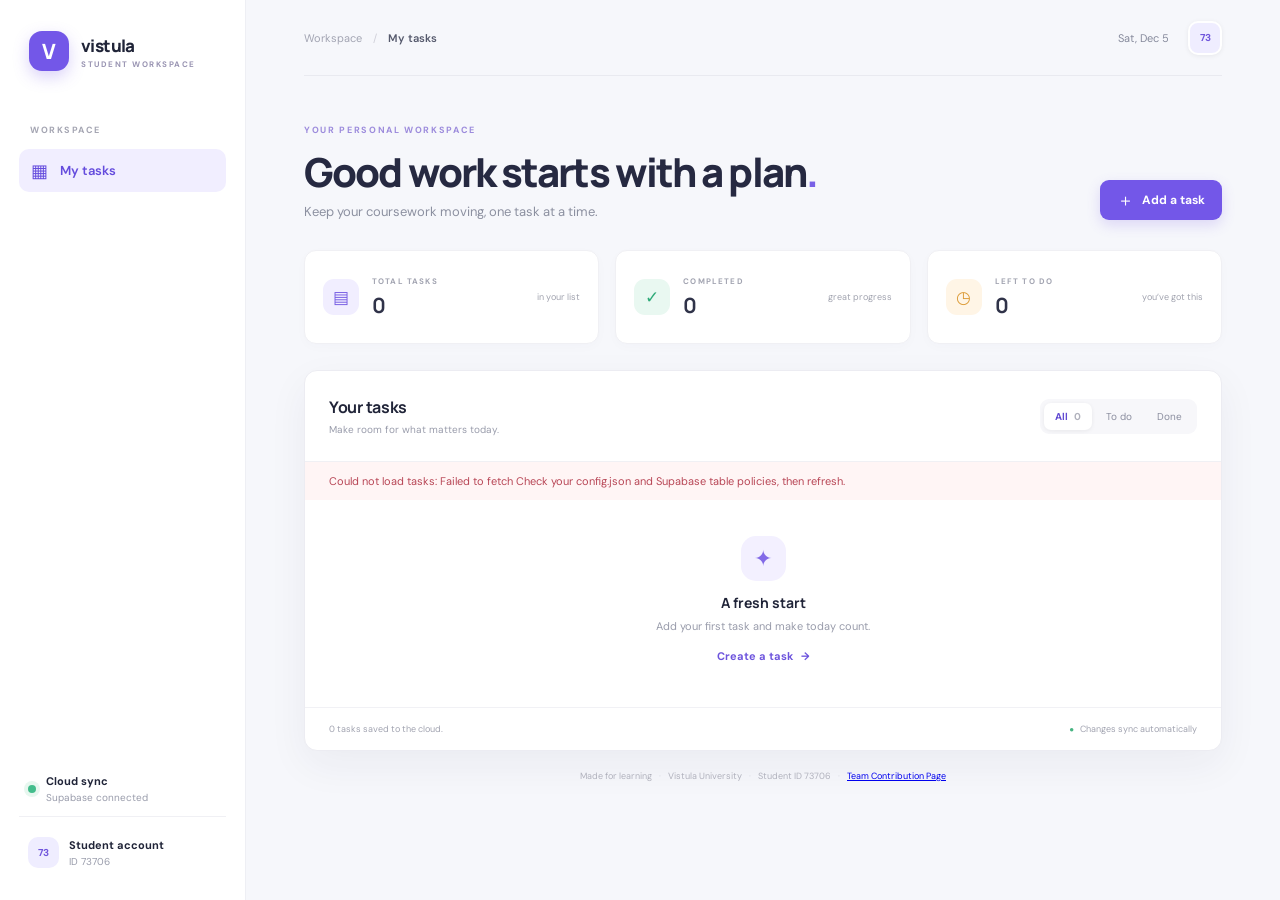
==== index.html @ 06400884 "Add Vistula Task Manager starter project" ====
<!doctype html>
<html lang="en">
<head>
  <meta charset="utf-8">
  <meta name="viewport" content="width=device-width, initial-scale=1">
  <meta name="theme-color" content="#f5f7fb">
  <meta name="description" content="A simple task manager for Vistula University student 73706.">
  <title>Task Manager · Vistula</title>
  <link rel="preconnect" href="https://fonts.googleapis.com">
  <link rel="preconnect" href="https://fonts.gstatic.com" crossorigin>
  <link href="https://fonts.googleapis.com/css2?family=DM+Sans:wght@400;500;600;700&family=Manrope:wght@500;600;700;800&display=swap" rel="stylesheet">
  <link rel="stylesheet" href="style.css">
  <script src="app.js" defer></script>
</head>
<body>
  <div class="app-shell">
    <aside class="sidebar" aria-label="Main navigation">
      <a class="brand" href="#main" aria-label="Vistula Task Manager home">
        <span class="brand-mark" aria-hidden="true">V</span>
        <span class="brand-copy"><strong>vistula</strong><small>STUDENT WORKSPACE</small></span>
      </a>
      <div class="sidebar-label">WORKSPACE</div>
      <nav class="nav-list">
        <a class="nav-item active" href="#main" aria-current="page"><span class="nav-icon" aria-hidden="true">▦</span>My tasks</a>
      </nav>
      <div class="sidebar-bottom">
        <div class="sync-card"><span class="sync-dot" aria-hidden="true"></span><span><strong>Cloud sync</strong><small>Supabase connected</small></span></div>
        <div class="student-card"><span class="avatar">73</span><span><strong>Student account</strong><small>ID 73706</small></span></div>
      </div>
    </aside>

    <main id="main" class="main-content">
      <header class="topbar">
        <div class="breadcrumb">Workspace <span>/</span> <strong>My tasks</strong></div>
        <div class="topbar-right"><span class="today-label" id="todayLabel"></span><span class="top-avatar" aria-label="Student ID 73706">73</span></div>
      </header>

      <section class="page-heading" aria-labelledby="pageTitle">
        <div><div class="eyebrow">YOUR PERSONAL WORKSPACE</div><h1 id="pageTitle">Good work starts<br class="mobile-break"> with a plan<span class="heading-period">.</span></h1><p class="page-subtitle">Keep your coursework moving, one task at a time.</p></div>
        <button class="primary-button" id="addTaskButton" type="button"><span aria-hidden="true">＋</span> Add a task</button>
      </section>

      <section class="stats-grid" aria-label="Task overview">
        <article class="stat-card"><span class="stat-icon violet" aria-hidden="true">▤</span><div><span class="stat-label">TOTAL TASKS</span><strong id="totalCount" class="stat-value">—</strong></div><span class="stat-note">in your list</span></article>
        <article class="stat-card"><span class="stat-icon green" aria-hidden="true">✓</span><div><span class="stat-label">COMPLETED</span><strong id="completedCount" class="stat-value">—</strong></div><span class="stat-note">great progress</span></article>
        <article class="stat-card"><span class="stat-icon amber" aria-hidden="true">◷</span><div><span class="stat-label">LEFT TO DO</span><strong id="remainingCount" class="stat-value">—</strong></div><span class="stat-note">you’ve got this</span></article>
      </section>

      <section class="tasks-panel" aria-labelledby="tasksHeading">
        <div class="panel-header"><div><h2 id="tasksHeading">Your tasks</h2><p>Make room for what matters today.</p></div><div class="filter-group" role="group" aria-label="Filter tasks"><button class="filter-button active" type="button" data-filter="all" aria-pressed="true">All <span id="allFilterCount">0</span></button><button class="filter-button" type="button" data-filter="active" aria-pressed="false">To do</button><button class="filter-button" type="button" data-filter="completed" aria-pressed="false">Done</button></div></div>
        <div id="status-message" class="status-message" role="status" aria-live="polite">Loading your tasks…</div>
        <div id="task-list" class="task-list" aria-busy="true"></div>
        <div id="emptyState" class="empty-state" hidden><div class="empty-art" aria-hidden="true">✦</div><h3 id="emptyTitle">A fresh start</h3><p id="emptyDescription">Add your first task and make today count.</p><button id="emptyAddButton" class="text-button" type="button">Create a task <span aria-hidden="true">→</span></button></div>
        <div class="panel-footer"><span id="taskSummary">Your tasks are saved to the cloud.</span><span class="footer-check"><span aria-hidden="true">●</span> Changes sync automatically</span></div>
      </section>
      <footer class="page-footer">Made for learning <span aria-hidden="true">·</span> Vistula University <span aria-hidden="true">·</span> Student ID 73706 <span aria-hidden="true">·</span> <a id="contribution-link" href="contribution.html">Team Contribution Page</a></footer>
    </main>
  </div>

  <dialog id="taskDialog" class="task-dialog" aria-labelledby="dialogTitle">
    <form id="task-form" method="dialog">
      <div class="dialog-heading"><div><div class="eyebrow">TASK DETAILS</div><h2 id="dialogTitle">Add a task</h2></div><button class="icon-button" id="closeDialogButton" type="button" aria-label="Close">×</button></div>
      <input type="hidden" id="taskId">
      <label class="form-label" for="task-title">Task name</label><input id="task-title" name="title" class="form-input" maxlength="160" placeholder="e.g. Finish database assignment" required>
      <label class="form-label" for="task-description">Description <span class="optional">OPTIONAL</span></label><textarea id="task-description" name="description" class="form-input" rows="3" maxlength="1000" placeholder="Add a few helpful details…"></textarea>
      <div class="form-row"><div><label class="form-label" for="taskDueDate">Due date <span class="optional">OPTIONAL</span></label><input id="taskDueDate" name="due_date" class="form-input" type="date"></div><div><label class="form-label" for="taskPriority">Priority</label><select id="taskPriority" name="priority" class="form-input"><option value="medium">Medium</option><option value="high">High</option><option value="low">Low</option></select></div></div>
      <p id="formError" class="form-error" role="alert" hidden></p>
      <div class="dialog-actions"><button class="secondary-button" id="cancelDialogButton" type="button">Cancel</button><button class="primary-button" id="task-submit" type="submit">Save task</button></div>
    </form>
  </dialog>
  <div id="toast" class="toast" role="status" aria-live="polite"></div>
</body>
</html>
---- style.css ----
:root{font-family:'DM Sans',sans-serif;color:#202438;background:#f6f7fb;font-synthesis:none;text-rendering:optimizeLegibility;--ink:#202438;--muted:#85899b;--line:#ececf2;--purple:#7357e8;--purple-dark:#6244d7;--surface:#fff;--green:#38a77d;--shadow:0 14px 40px rgba(39,43,77,.055)}*{box-sizing:border-box}body{margin:0;min-width:320px;min-height:100vh;background:#f6f7fb}button,input,textarea,select{font:inherit}button{cursor:pointer}.app-shell{min-height:100vh}.sidebar{position:fixed;inset:0 auto 0 0;width:246px;padding:31px 19px 20px;background:#fff;border-right:1px solid #eeeff4;display:flex;flex-direction:column;z-index:2}.brand{display:flex;align-items:center;gap:12px;padding:0 10px;text-decoration:none;color:inherit}.brand-mark{width:40px;height:40px;border-radius:13px;display:grid;place-items:center;background:#7357e8;color:white;font:800 21px Manrope,sans-serif;box-shadow:0 6px 16px #7357e844}.brand-copy{display:grid;gap:2px}.brand-copy strong{font:800 17px Manrope,sans-serif;letter-spacing:-.6px}.brand-copy small{font-size:8px;letter-spacing:1.5px;color:#9994b2;font-weight:700}.sidebar-label{margin:53px 11px 13px;color:#a4a5b2;font-size:9px;font-weight:700;letter-spacing:1.5px}.nav-list{display:grid;gap:5px}.nav-item{height:43px;display:flex;align-items:center;gap:12px;padding:0 12px;border-radius:10px;color:#777b8f;text-decoration:none;font-size:13px;font-weight:600}.nav-item.active{color:#644bdd;background:#f1eeff}.nav-icon{font-size:18px}.sidebar-bottom{margin-top:auto}.sync-card,.student-card{display:flex;align-items:center;gap:10px;padding:12px 9px}.sync-card{border-bottom:1px solid #f0f0f4;margin-bottom:8px}.sync-dot{width:8px;height:8px;border-radius:50%;background:#43bd8c;box-shadow:0 0 0 4px #e7f7ef}.sync-card span:last-child,.student-card span:last-child{display:grid;gap:3px}.sync-card strong,.student-card strong{font-size:11px}.sync-card small,.student-card small{color:#999cab;font-size:10px}.avatar,.top-avatar{width:31px;height:31px;border-radius:10px;display:grid;place-items:center;background:#efedff;color:#6f55dc;font-size:10px;font-weight:700}.main-content{max-width:1490px;margin-left:246px;padding:0 58px 25px}.topbar{height:76px;display:flex;align-items:center;justify-content:space-between;border-bottom:1px solid #e9eaf0}.breadcrumb{color:#a2a4b2;font-size:11px}.breadcrumb span{padding:0 8px;color:#d0d0d9}.breadcrumb strong{color:#55596c;font-weight:600}.topbar-right{display:flex;align-items:center;gap:19px}.today-label{color:#85899b;font-size:11px}.top-avatar{width:34px;height:34px;border:2px solid white;box-shadow:0 1px 5px #0001}.page-heading{display:flex;align-items:flex-end;justify-content:space-between;padding:48px 0 30px}.eyebrow{color:#9c8bdc;font-size:9px;font-weight:700;letter-spacing:1.65px}.page-heading h1{margin:12px 0 8px;font:800 clamp(29px,3.3vw,40px)/1.18 Manrope,sans-serif;letter-spacing:-1.9px;color:#262941}.heading-period{color:#7961e6}.page-subtitle{margin:0;color:#8c90a0;font-size:13px}.mobile-break{display:none}.primary-button{display:inline-flex;align-items:center;justify-content:center;gap:8px;border:0;border-radius:9px;background:var(--purple);color:#fff;padding:12px 17px;font-size:12px;font-weight:700;box-shadow:0 5px 14px #7357e833;transition:.18s}.primary-button:hover{background:var(--purple-dark);transform:translateY(-1px)}.primary-button:disabled{opacity:.6;cursor:wait;transform:none}.primary-button span{font-size:17px;line-height:10px}.stats-grid{display:grid;grid-template-columns:repeat(3,minmax(0,1fr));gap:16px;margin-bottom:26px}.stat-card{min-height:94px;padding:17px 18px;background:#fff;border:1px solid #f0f0f4;border-radius:12px;box-shadow:0 3px 12px #28294e05;display:flex;align-items:center;gap:13px}.stat-icon{width:36px;height:36px;border-radius:11px;display:grid;place-items:center;font-size:17px}.stat-icon.violet{color:#765ce3;background:#f1eeff}.stat-icon.green{color:#2eaa78;background:#e9f8f1}.stat-icon.amber{color:#dc9b37;background:#fff5e6}.stat-card>div{display:grid;gap:5px}.stat-label{color:#a2a4b1;font-size:8px;font-weight:700;letter-spacing:1.15px}.stat-value{font:700 21px Manrope,sans-serif;color:#303349}.stat-note{margin-left:auto;color:#a1a3af;font-size:9px}.tasks-panel{overflow:hidden;background:#fff;border:1px solid #ececf2;border-radius:13px;box-shadow:var(--shadow)}.panel-header{min-height:91px;padding:20px 24px;display:flex;align-items:center;justify-content:space-between;border-bottom:1px solid #f0f0f4}.panel-header h2{margin:0 0 5px;font:700 16px Manrope,sans-serif;letter-spacing:-.3px}.panel-header p{margin:0;color:#999cab;font-size:10px}.filter-group{display:flex;gap:3px;padding:4px;background:#f7f7fa;border-radius:9px}.filter-button{border:0;border-radius:7px;background:transparent;padding:7px 11px;color:#8b8e9f;font-size:10px}.filter-button.active{background:#fff;color:#624bd2;box-shadow:0 1px 4px #2221;font-weight:700}.filter-button span{margin-left:4px;color:#b0b1bc}.status-message{padding:12px 24px;color:#888ca0;font-size:11px}.status-message.error{color:#b84656;background:#fff5f5}.task-list{min-height:55px}.task-row{display:grid;grid-template-columns:23px minmax(0,1fr) auto auto;gap:13px;align-items:center;padding:16px 24px;border-bottom:1px solid #f1f1f5;transition:background .15s}.task-row:hover{background:#fcfcfe}.task-row:last-child{border-bottom:0}.task-check{width:18px;height:18px;border:1.5px solid #d6d5e1;border-radius:6px;display:grid;place-items:center;background:white;color:white;padding:0;font-size:12px}.task-check[aria-pressed="true"]{border-color:#55b68b;background:#55b68b}.task-copy{min-width:0}.task-title{margin:0;color:#35384c;font-size:12px;font-weight:600;line-height:1.4;overflow-wrap:anywhere}.task-description{margin:4px 0 0;color:#9a9cab;font-size:10px;line-height:1.5;overflow-wrap:anywhere}.task-row.is-completed .task-title{text-decoration:line-through;color:#a5a7b2}.task-meta{display:flex;align-items:center;gap:9px}.priority,.due-date{padding:5px 7px;border-radius:6px;font-size:9px;white-space:nowrap}.priority{background:#fff5e8;color:#c58930}.priority.low{background:#eff8f3;color:#4b9e77}.priority.high{background:#fff0f1;color:#d46a75}.due-date{background:#f6f6f9;color:#898c9e}.task-actions{display:flex;gap:4px;opacity:.55}.task-row:hover .task-actions,.task-actions:focus-within{opacity:1}.icon-button{width:29px;height:29px;display:grid;place-items:center;border:0;border-radius:7px;background:transparent;color:#8f92a1;font-size:14px}.icon-button:hover{background:#f1effb;color:#644bd7}.icon-button.delete:hover{background:#fff0f0;color:#ce5c68}.empty-state{padding:36px 20px 42px;text-align:center}.empty-art{width:45px;height:45px;display:grid;place-items:center;margin:0 auto 12px;border-radius:15px;background:#f3f0ff;color:#826ae7;font-size:22px}.empty-state h3{margin:0 0 7px;font:700 14px Manrope,sans-serif}.empty-state p{margin:0;color:#999cab;font-size:11px}.text-button{margin-top:15px;border:0;background:transparent;color:#6d54dd;font-size:11px;font-weight:700}.text-button span{padding-left:5px}.panel-footer{min-height:43px;padding:0 24px;display:flex;align-items:center;justify-content:space-between;border-top:1px solid #f1f1f5;color:#a1a3b0;font-size:9px}.footer-check{display:flex;align-items:center;gap:6px}.footer-check span{color:#47b482;font-size:8px}.page-footer{text-align:center;padding:19px 0 0;color:#b0b1bc;font-size:9px}.page-footer span{padding:0 5px;color:#d3d3db}.task-dialog{width:min(480px,calc(100% - 28px));border:0;border-radius:16px;padding:0;box-shadow:0 24px 80px #1e204a35}.task-dialog::backdrop{background:#25274466;backdrop-filter:blur(3px)}.task-dialog form{padding:25px}.dialog-heading{display:flex;justify-content:space-between;align-items:flex-start;margin-bottom:23px}.dialog-heading h2{margin:7px 0 0;font:700 20px Manrope,sans-serif}.dialog-heading .icon-button{font-size:21px}.form-label{display:block;margin:14px 0 7px;color:#55596b;font-size:11px;font-weight:700}.optional{margin-left:4px;color:#aaaaba;font-size:8px;letter-spacing:.8px}.form-input{width:100%;padding:11px 12px;border:1px solid #e5e5ed;border-radius:8px;outline:none;background:#fff;color:#303349;font-size:12px}.form-input:focus{border-color:#9b89ef;box-shadow:0 0 0 3px #7357e81c}.form-input::placeholder{color:#b1b2be}.form-row{display:grid;grid-template-columns:1fr 1fr;gap:13px}.form-error{margin:12px 0 0;color:#be4556;font-size:11px}.dialog-actions{display:flex;justify-content:flex-end;gap:9px;margin-top:23px}.secondary-button{padding:11px 15px;border:1px solid #e8e8ef;border-radius:8px;background:#fff;color:#777a8b;font-size:11px;font-weight:600}.toast{position:fixed;right:24px;bottom:24px;z-index:5;max-width:calc(100vw - 48px);padding:12px 16px;border-radius:9px;background:#282a40;color:#fff;font-size:11px;box-shadow:0 8px 25px #191a2c30;opacity:0;transform:translateY(8px);pointer-events:none;transition:.2s}.toast.visible{opacity:1;transform:translateY(0)}.toast.error{background:#a83d4d}[hidden]{display:none!important}
@media(min-width:1500px){.main-content{padding-right:82px;padding-left:82px}.page-heading{padding-top:60px}.stats-grid{gap:19px}.stat-card{min-height:105px}.task-row{padding-top:19px;padding-bottom:19px}}
@media(max-width:1050px){.main-content{padding:0 31px 22px}.sidebar{width:214px}.main-content{margin-left:214px}.stat-card{padding:15px 12px;gap:9px}.stat-note{display:none}.task-meta{gap:5px}}
@media(max-width:720px){.sidebar{position:relative;inset:auto;width:auto;height:62px;padding:0 18px;flex-direction:row;align-items:center;border-right:0;border-bottom:1px solid #eeeff4}.brand-mark{width:34px;height:34px;border-radius:11px}.brand-copy strong{font-size:15px}.brand-copy small{font-size:7px}.sidebar-label,.nav-list,.sidebar-bottom{display:none}.main-content{margin:0;padding:0 19px 20px}.topbar{height:55px}.today-label{display:none}.page-heading{padding:35px 0 22px;align-items:flex-end;gap:12px}.page-heading h1{font-size:30px;letter-spacing:-1.2px}.page-subtitle{font-size:11px;max-width:210px;line-height:1.5}.mobile-break{display:block}.page-heading>.primary-button{flex:0 0 auto;padding:11px 12px;font-size:10px}.stats-grid{gap:8px;margin-bottom:18px}.stat-card{min-height:83px;padding:12px 9px;display:block;position:relative}.stat-icon{position:absolute;right:9px;top:10px;width:25px;height:25px;border-radius:8px;font-size:12px}.stat-card>div{gap:8px}.stat-label{font-size:7px;letter-spacing:.5px}.stat-value{font-size:20px}.tasks-panel{border-radius:11px}.panel-header{padding:16px;min-height:unset;display:block}.panel-header h2{font-size:15px}.filter-group{margin-top:14px;width:max-content}.filter-button{padding:7px 10px}.task-row{grid-template-columns:21px minmax(0,1fr) auto;gap:9px;padding:14px 15px}.task-meta{grid-column:2;grid-row:2;justify-self:start}.task-actions{grid-column:3;grid-row:1;opacity:1}.task-copy{grid-column:2;grid-row:1}.task-row .task-check{grid-row:1;align-self:start;margin-top:1px}.task-title{font-size:11px}.task-description{font-size:9px}.panel-footer{padding:0 14px;font-size:8px}.footer-check{gap:4px}.page-footer{font-size:8px}.task-dialog form{padding:20px}.toast{right:14px;bottom:14px}}
@media(max-width:370px){.main-content{padding-left:13px;padding-right:13px}.page-heading h1{font-size:26px}.stats-grid{gap:5px}.stat-card{padding:11px 7px}.stat-label{font-size:6.5px}.stat-icon{right:6px}.panel-footer{font-size:7px}}
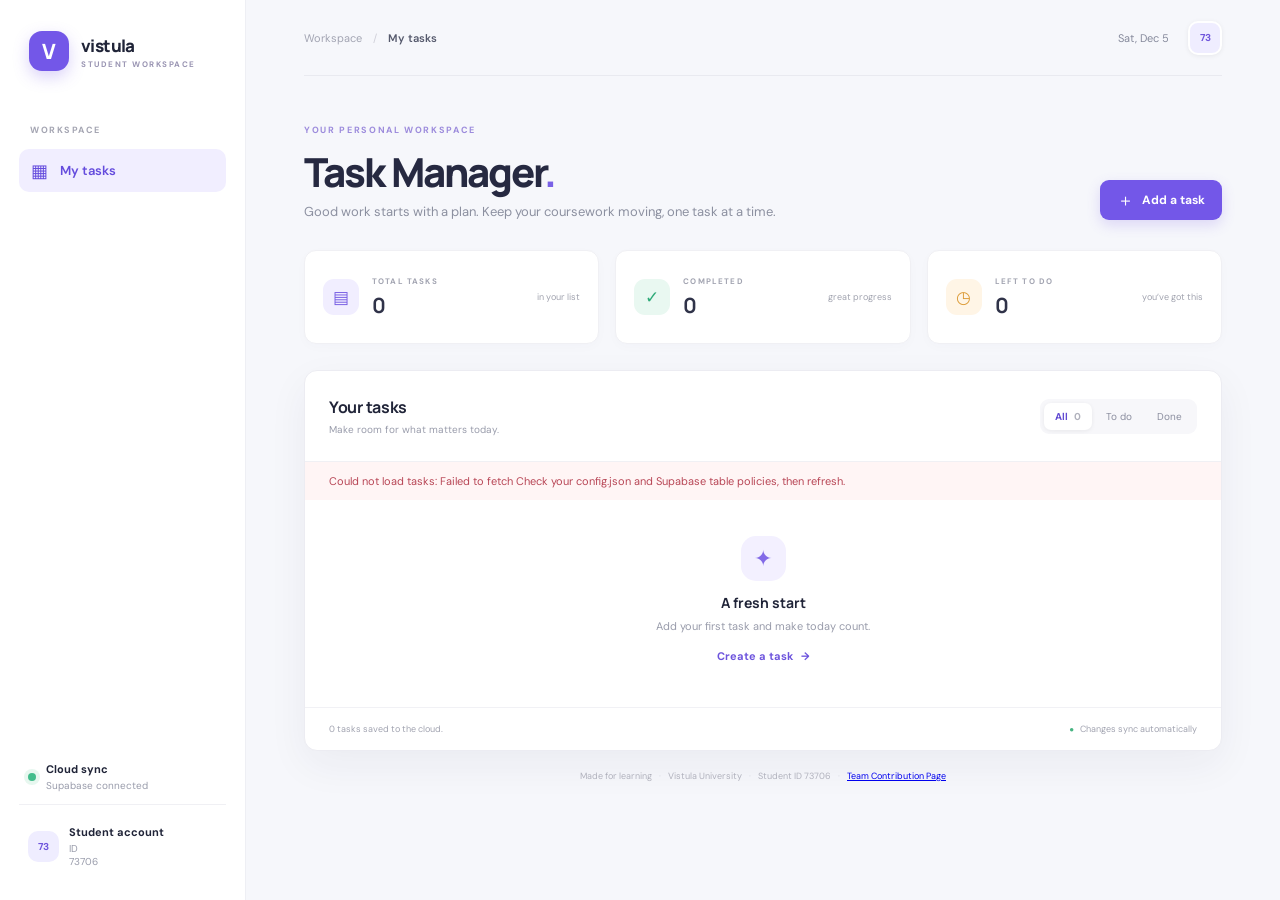
==== commit 941179cb: "Match assignment-required task selectors" ====
--- a/index.html
+++ b/index.html
@@ -10,7 +10,7 @@
   <link rel="preconnect" href="https://fonts.gstatic.com" crossorigin>
   <link href="https://fonts.googleapis.com/css2?family=DM+Sans:wght@400;500;600;700&family=Manrope:wght@500;600;700;800&display=swap" rel="stylesheet">
   <link rel="stylesheet" href="style.css">
-  <script src="app.js" defer></script>
+  <script src="app.js?v=3" defer></script>
 </head>
 <body>
   <div class="app-shell">
@@ -25,7 +25,7 @@
       </nav>
       <div class="sidebar-bottom">
         <div class="sync-card"><span class="sync-dot" aria-hidden="true"></span><span><strong>Cloud sync</strong><small>Supabase connected</small></span></div>
-        <div class="student-card"><span class="avatar">73</span><span><strong>Student account</strong><small>ID 73706</small></span></div>
+        <div class="student-card"><span class="avatar">73</span><span><strong>Student account</strong><small>ID <span id="student-id">73706</span></small></span></div>
       </div>
     </aside>
 
@@ -36,7 +36,7 @@
       </header>
 
       <section class="page-heading" aria-labelledby="pageTitle">
-        <div><div class="eyebrow">YOUR PERSONAL WORKSPACE</div><h1 id="pageTitle">Good work starts<br class="mobile-break"> with a plan<span class="heading-period">.</span></h1><p class="page-subtitle">Keep your coursework moving, one task at a time.</p></div>
+        <div><div class="eyebrow">YOUR PERSONAL WORKSPACE</div><h1 id="pageTitle">Task Manager<span class="heading-period">.</span></h1><p class="page-subtitle">Good work starts with a plan. Keep your coursework moving, one task at a time.</p></div>
         <button class="primary-button" id="addTaskButton" type="button"><span aria-hidden="true">＋</span> Add a task</button>
       </section>
 
@@ -63,7 +63,6 @@
       <input type="hidden" id="taskId">
       <label class="form-label" for="task-title">Task name</label><input id="task-title" name="title" class="form-input" maxlength="160" placeholder="e.g. Finish database assignment" required>
       <label class="form-label" for="task-description">Description <span class="optional">OPTIONAL</span></label><textarea id="task-description" name="description" class="form-input" rows="3" maxlength="1000" placeholder="Add a few helpful details…"></textarea>
-      <div class="form-row"><div><label class="form-label" for="taskDueDate">Due date <span class="optional">OPTIONAL</span></label><input id="taskDueDate" name="due_date" class="form-input" type="date"></div><div><label class="form-label" for="taskPriority">Priority</label><select id="taskPriority" name="priority" class="form-input"><option value="medium">Medium</option><option value="high">High</option><option value="low">Low</option></select></div></div>
       <p id="formError" class="form-error" role="alert" hidden></p>
       <div class="dialog-actions"><button class="secondary-button" id="cancelDialogButton" type="button">Cancel</button><button class="primary-button" id="task-submit" type="submit">Save task</button></div>
     </form>
--- a/style.css
+++ b/style.css
@@ -1,4 +1,4 @@
-:root{font-family:'DM Sans',sans-serif;color:#202438;background:#f6f7fb;font-synthesis:none;text-rendering:optimizeLegibility;--ink:#202438;--muted:#85899b;--line:#ececf2;--purple:#7357e8;--purple-dark:#6244d7;--surface:#fff;--green:#38a77d;--shadow:0 14px 40px rgba(39,43,77,.055)}*{box-sizing:border-box}body{margin:0;min-width:320px;min-height:100vh;background:#f6f7fb}button,input,textarea,select{font:inherit}button{cursor:pointer}.app-shell{min-height:100vh}.sidebar{position:fixed;inset:0 auto 0 0;width:246px;padding:31px 19px 20px;background:#fff;border-right:1px solid #eeeff4;display:flex;flex-direction:column;z-index:2}.brand{display:flex;align-items:center;gap:12px;padding:0 10px;text-decoration:none;color:inherit}.brand-mark{width:40px;height:40px;border-radius:13px;display:grid;place-items:center;background:#7357e8;color:white;font:800 21px Manrope,sans-serif;box-shadow:0 6px 16px #7357e844}.brand-copy{display:grid;gap:2px}.brand-copy strong{font:800 17px Manrope,sans-serif;letter-spacing:-.6px}.brand-copy small{font-size:8px;letter-spacing:1.5px;color:#9994b2;font-weight:700}.sidebar-label{margin:53px 11px 13px;color:#a4a5b2;font-size:9px;font-weight:700;letter-spacing:1.5px}.nav-list{display:grid;gap:5px}.nav-item{height:43px;display:flex;align-items:center;gap:12px;padding:0 12px;border-radius:10px;color:#777b8f;text-decoration:none;font-size:13px;font-weight:600}.nav-item.active{color:#644bdd;background:#f1eeff}.nav-icon{font-size:18px}.sidebar-bottom{margin-top:auto}.sync-card,.student-card{display:flex;align-items:center;gap:10px;padding:12px 9px}.sync-card{border-bottom:1px solid #f0f0f4;margin-bottom:8px}.sync-dot{width:8px;height:8px;border-radius:50%;background:#43bd8c;box-shadow:0 0 0 4px #e7f7ef}.sync-card span:last-child,.student-card span:last-child{display:grid;gap:3px}.sync-card strong,.student-card strong{font-size:11px}.sync-card small,.student-card small{color:#999cab;font-size:10px}.avatar,.top-avatar{width:31px;height:31px;border-radius:10px;display:grid;place-items:center;background:#efedff;color:#6f55dc;font-size:10px;font-weight:700}.main-content{max-width:1490px;margin-left:246px;padding:0 58px 25px}.topbar{height:76px;display:flex;align-items:center;justify-content:space-between;border-bottom:1px solid #e9eaf0}.breadcrumb{color:#a2a4b2;font-size:11px}.breadcrumb span{padding:0 8px;color:#d0d0d9}.breadcrumb strong{color:#55596c;font-weight:600}.topbar-right{display:flex;align-items:center;gap:19px}.today-label{color:#85899b;font-size:11px}.top-avatar{width:34px;height:34px;border:2px solid white;box-shadow:0 1px 5px #0001}.page-heading{display:flex;align-items:flex-end;justify-content:space-between;padding:48px 0 30px}.eyebrow{color:#9c8bdc;font-size:9px;font-weight:700;letter-spacing:1.65px}.page-heading h1{margin:12px 0 8px;font:800 clamp(29px,3.3vw,40px)/1.18 Manrope,sans-serif;letter-spacing:-1.9px;color:#262941}.heading-period{color:#7961e6}.page-subtitle{margin:0;color:#8c90a0;font-size:13px}.mobile-break{display:none}.primary-button{display:inline-flex;align-items:center;justify-content:center;gap:8px;border:0;border-radius:9px;background:var(--purple);color:#fff;padding:12px 17px;font-size:12px;font-weight:700;box-shadow:0 5px 14px #7357e833;transition:.18s}.primary-button:hover{background:var(--purple-dark);transform:translateY(-1px)}.primary-button:disabled{opacity:.6;cursor:wait;transform:none}.primary-button span{font-size:17px;line-height:10px}.stats-grid{display:grid;grid-template-columns:repeat(3,minmax(0,1fr));gap:16px;margin-bottom:26px}.stat-card{min-height:94px;padding:17px 18px;background:#fff;border:1px solid #f0f0f4;border-radius:12px;box-shadow:0 3px 12px #28294e05;display:flex;align-items:center;gap:13px}.stat-icon{width:36px;height:36px;border-radius:11px;display:grid;place-items:center;font-size:17px}.stat-icon.violet{color:#765ce3;background:#f1eeff}.stat-icon.green{color:#2eaa78;background:#e9f8f1}.stat-icon.amber{color:#dc9b37;background:#fff5e6}.stat-card>div{display:grid;gap:5px}.stat-label{color:#a2a4b1;font-size:8px;font-weight:700;letter-spacing:1.15px}.stat-value{font:700 21px Manrope,sans-serif;color:#303349}.stat-note{margin-left:auto;color:#a1a3af;font-size:9px}.tasks-panel{overflow:hidden;background:#fff;border:1px solid #ececf2;border-radius:13px;box-shadow:var(--shadow)}.panel-header{min-height:91px;padding:20px 24px;display:flex;align-items:center;justify-content:space-between;border-bottom:1px solid #f0f0f4}.panel-header h2{margin:0 0 5px;font:700 16px Manrope,sans-serif;letter-spacing:-.3px}.panel-header p{margin:0;color:#999cab;font-size:10px}.filter-group{display:flex;gap:3px;padding:4px;background:#f7f7fa;border-radius:9px}.filter-button{border:0;border-radius:7px;background:transparent;padding:7px 11px;color:#8b8e9f;font-size:10px}.filter-button.active{background:#fff;color:#624bd2;box-shadow:0 1px 4px #2221;font-weight:700}.filter-button span{margin-left:4px;color:#b0b1bc}.status-message{padding:12px 24px;color:#888ca0;font-size:11px}.status-message.error{color:#b84656;background:#fff5f5}.task-list{min-height:55px}.task-row{display:grid;grid-template-columns:23px minmax(0,1fr) auto auto;gap:13px;align-items:center;padding:16px 24px;border-bottom:1px solid #f1f1f5;transition:background .15s}.task-row:hover{background:#fcfcfe}.task-row:last-child{border-bottom:0}.task-check{width:18px;height:18px;border:1.5px solid #d6d5e1;border-radius:6px;display:grid;place-items:center;background:white;color:white;padding:0;font-size:12px}.task-check[aria-pressed="true"]{border-color:#55b68b;background:#55b68b}.task-copy{min-width:0}.task-title{margin:0;color:#35384c;font-size:12px;font-weight:600;line-height:1.4;overflow-wrap:anywhere}.task-description{margin:4px 0 0;color:#9a9cab;font-size:10px;line-height:1.5;overflow-wrap:anywhere}.task-row.is-completed .task-title{text-decoration:line-through;color:#a5a7b2}.task-meta{display:flex;align-items:center;gap:9px}.priority,.due-date{padding:5px 7px;border-radius:6px;font-size:9px;white-space:nowrap}.priority{background:#fff5e8;color:#c58930}.priority.low{background:#eff8f3;color:#4b9e77}.priority.high{background:#fff0f1;color:#d46a75}.due-date{background:#f6f6f9;color:#898c9e}.task-actions{display:flex;gap:4px;opacity:.55}.task-row:hover .task-actions,.task-actions:focus-within{opacity:1}.icon-button{width:29px;height:29px;display:grid;place-items:center;border:0;border-radius:7px;background:transparent;color:#8f92a1;font-size:14px}.icon-button:hover{background:#f1effb;color:#644bd7}.icon-button.delete:hover{background:#fff0f0;color:#ce5c68}.empty-state{padding:36px 20px 42px;text-align:center}.empty-art{width:45px;height:45px;display:grid;place-items:center;margin:0 auto 12px;border-radius:15px;background:#f3f0ff;color:#826ae7;font-size:22px}.empty-state h3{margin:0 0 7px;font:700 14px Manrope,sans-serif}.empty-state p{margin:0;color:#999cab;font-size:11px}.text-button{margin-top:15px;border:0;background:transparent;color:#6d54dd;font-size:11px;font-weight:700}.text-button span{padding-left:5px}.panel-footer{min-height:43px;padding:0 24px;display:flex;align-items:center;justify-content:space-between;border-top:1px solid #f1f1f5;color:#a1a3b0;font-size:9px}.footer-check{display:flex;align-items:center;gap:6px}.footer-check span{color:#47b482;font-size:8px}.page-footer{text-align:center;padding:19px 0 0;color:#b0b1bc;font-size:9px}.page-footer span{padding:0 5px;color:#d3d3db}.task-dialog{width:min(480px,calc(100% - 28px));border:0;border-radius:16px;padding:0;box-shadow:0 24px 80px #1e204a35}.task-dialog::backdrop{background:#25274466;backdrop-filter:blur(3px)}.task-dialog form{padding:25px}.dialog-heading{display:flex;justify-content:space-between;align-items:flex-start;margin-bottom:23px}.dialog-heading h2{margin:7px 0 0;font:700 20px Manrope,sans-serif}.dialog-heading .icon-button{font-size:21px}.form-label{display:block;margin:14px 0 7px;color:#55596b;font-size:11px;font-weight:700}.optional{margin-left:4px;color:#aaaaba;font-size:8px;letter-spacing:.8px}.form-input{width:100%;padding:11px 12px;border:1px solid #e5e5ed;border-radius:8px;outline:none;background:#fff;color:#303349;font-size:12px}.form-input:focus{border-color:#9b89ef;box-shadow:0 0 0 3px #7357e81c}.form-input::placeholder{color:#b1b2be}.form-row{display:grid;grid-template-columns:1fr 1fr;gap:13px}.form-error{margin:12px 0 0;color:#be4556;font-size:11px}.dialog-actions{display:flex;justify-content:flex-end;gap:9px;margin-top:23px}.secondary-button{padding:11px 15px;border:1px solid #e8e8ef;border-radius:8px;background:#fff;color:#777a8b;font-size:11px;font-weight:600}.toast{position:fixed;right:24px;bottom:24px;z-index:5;max-width:calc(100vw - 48px);padding:12px 16px;border-radius:9px;background:#282a40;color:#fff;font-size:11px;box-shadow:0 8px 25px #191a2c30;opacity:0;transform:translateY(8px);pointer-events:none;transition:.2s}.toast.visible{opacity:1;transform:translateY(0)}.toast.error{background:#a83d4d}[hidden]{display:none!important}
+:root{font-family:'DM Sans',sans-serif;color:#202438;background:#f6f7fb;font-synthesis:none;text-rendering:optimizeLegibility;--ink:#202438;--muted:#85899b;--line:#ececf2;--purple:#7357e8;--purple-dark:#6244d7;--surface:#fff;--green:#38a77d;--shadow:0 14px 40px rgba(39,43,77,.055)}*{box-sizing:border-box}body{margin:0;min-width:320px;min-height:100vh;background:#f6f7fb}button,input,textarea,select{font:inherit}button{cursor:pointer}.app-shell{min-height:100vh}.sidebar{position:fixed;inset:0 auto 0 0;width:246px;padding:31px 19px 20px;background:#fff;border-right:1px solid #eeeff4;display:flex;flex-direction:column;z-index:2}.brand{display:flex;align-items:center;gap:12px;padding:0 10px;text-decoration:none;color:inherit}.brand-mark{width:40px;height:40px;border-radius:13px;display:grid;place-items:center;background:#7357e8;color:white;font:800 21px Manrope,sans-serif;box-shadow:0 6px 16px #7357e844}.brand-copy{display:grid;gap:2px}.brand-copy strong{font:800 17px Manrope,sans-serif;letter-spacing:-.6px}.brand-copy small{font-size:8px;letter-spacing:1.5px;color:#9994b2;font-weight:700}.sidebar-label{margin:53px 11px 13px;color:#a4a5b2;font-size:9px;font-weight:700;letter-spacing:1.5px}.nav-list{display:grid;gap:5px}.nav-item{height:43px;display:flex;align-items:center;gap:12px;padding:0 12px;border-radius:10px;color:#777b8f;text-decoration:none;font-size:13px;font-weight:600}.nav-item.active{color:#644bdd;background:#f1eeff}.nav-icon{font-size:18px}.sidebar-bottom{margin-top:auto}.sync-card,.student-card{display:flex;align-items:center;gap:10px;padding:12px 9px}.sync-card{border-bottom:1px solid #f0f0f4;margin-bottom:8px}.sync-dot{width:8px;height:8px;border-radius:50%;background:#43bd8c;box-shadow:0 0 0 4px #e7f7ef}.sync-card span:last-child,.student-card span:last-child{display:grid;gap:3px}.sync-card strong,.student-card strong{font-size:11px}.sync-card small,.student-card small{color:#999cab;font-size:10px}.avatar,.top-avatar{width:31px;height:31px;border-radius:10px;display:grid;place-items:center;background:#efedff;color:#6f55dc;font-size:10px;font-weight:700}.main-content{max-width:1490px;margin-left:246px;padding:0 58px 25px}.topbar{height:76px;display:flex;align-items:center;justify-content:space-between;border-bottom:1px solid #e9eaf0}.breadcrumb{color:#a2a4b2;font-size:11px}.breadcrumb span{padding:0 8px;color:#d0d0d9}.breadcrumb strong{color:#55596c;font-weight:600}.topbar-right{display:flex;align-items:center;gap:19px}.today-label{color:#85899b;font-size:11px}.top-avatar{width:34px;height:34px;border:2px solid white;box-shadow:0 1px 5px #0001}.page-heading{display:flex;align-items:flex-end;justify-content:space-between;padding:48px 0 30px}.eyebrow{color:#9c8bdc;font-size:9px;font-weight:700;letter-spacing:1.65px}.page-heading h1{margin:12px 0 8px;font:800 clamp(29px,3.3vw,40px)/1.18 Manrope,sans-serif;letter-spacing:-1.9px;color:#262941}.heading-period{color:#7961e6}.page-subtitle{margin:0;color:#8c90a0;font-size:13px}.mobile-break{display:none}.primary-button{display:inline-flex;align-items:center;justify-content:center;gap:8px;border:0;border-radius:9px;background:var(--purple);color:#fff;padding:12px 17px;font-size:12px;font-weight:700;box-shadow:0 5px 14px #7357e833;transition:.18s}.primary-button:hover{background:var(--purple-dark);transform:translateY(-1px)}.primary-button:disabled{opacity:.6;cursor:wait;transform:none}.primary-button span{font-size:17px;line-height:10px}.stats-grid{display:grid;grid-template-columns:repeat(3,minmax(0,1fr));gap:16px;margin-bottom:26px}.stat-card{min-height:94px;padding:17px 18px;background:#fff;border:1px solid #f0f0f4;border-radius:12px;box-shadow:0 3px 12px #28294e05;display:flex;align-items:center;gap:13px}.stat-icon{width:36px;height:36px;border-radius:11px;display:grid;place-items:center;font-size:17px}.stat-icon.violet{color:#765ce3;background:#f1eeff}.stat-icon.green{color:#2eaa78;background:#e9f8f1}.stat-icon.amber{color:#dc9b37;background:#fff5e6}.stat-card>div{display:grid;gap:5px}.stat-label{color:#a2a4b1;font-size:8px;font-weight:700;letter-spacing:1.15px}.stat-value{font:700 21px Manrope,sans-serif;color:#303349}.stat-note{margin-left:auto;color:#a1a3af;font-size:9px}.tasks-panel{overflow:hidden;background:#fff;border:1px solid #ececf2;border-radius:13px;box-shadow:var(--shadow)}.panel-header{min-height:91px;padding:20px 24px;display:flex;align-items:center;justify-content:space-between;border-bottom:1px solid #f0f0f4}.panel-header h2{margin:0 0 5px;font:700 16px Manrope,sans-serif;letter-spacing:-.3px}.panel-header p{margin:0;color:#999cab;font-size:10px}.filter-group{display:flex;gap:3px;padding:4px;background:#f7f7fa;border-radius:9px}.filter-button{border:0;border-radius:7px;background:transparent;padding:7px 11px;color:#8b8e9f;font-size:10px}.filter-button.active{background:#fff;color:#624bd2;box-shadow:0 1px 4px #2221;font-weight:700}.filter-button span{margin-left:4px;color:#b0b1bc}.status-message{padding:12px 24px;color:#888ca0;font-size:11px}.status-message.error{color:#b84656;background:#fff5f5}.task-list{min-height:55px}.task-row{display:grid;grid-template-columns:23px minmax(0,1fr) auto;gap:13px;align-items:center;padding:16px 24px;border-bottom:1px solid #f1f1f5;transition:background .15s}.task-row:hover{background:#fcfcfe}.task-row:last-child{border-bottom:0}.task-check{width:18px;height:18px;border:1.5px solid #d6d5e1;border-radius:6px;display:grid;place-items:center;background:white;color:white;padding:0;font-size:12px}.task-check[aria-pressed="true"]{border-color:#55b68b;background:#55b68b}.task-copy{min-width:0}.task-title{margin:0;color:#35384c;font-size:12px;font-weight:600;line-height:1.4;overflow-wrap:anywhere}.task-description{margin:4px 0 0;color:#9a9cab;font-size:10px;line-height:1.5;overflow-wrap:anywhere}.task-status{margin:5px 0 0;color:#a0a2b0;font-size:9px}.task-row.is-completed .task-title{text-decoration:line-through;color:#a5a7b2}.task-meta{display:flex;align-items:center;gap:9px}.priority,.due-date{padding:5px 7px;border-radius:6px;font-size:9px;white-space:nowrap}.priority{background:#fff5e8;color:#c58930}.priority.low{background:#eff8f3;color:#4b9e77}.priority.high{background:#fff0f1;color:#d46a75}.due-date{background:#f6f6f9;color:#898c9e}.task-actions{display:flex;gap:4px;opacity:.55}.task-row:hover .task-actions,.task-actions:focus-within{opacity:1}.icon-button{width:29px;height:29px;display:grid;place-items:center;border:0;border-radius:7px;background:transparent;color:#8f92a1;font-size:14px}.icon-button:hover{background:#f1effb;color:#644bd7}.icon-button.delete:hover{background:#fff0f0;color:#ce5c68}.empty-state{padding:36px 20px 42px;text-align:center}.empty-art{width:45px;height:45px;display:grid;place-items:center;margin:0 auto 12px;border-radius:15px;background:#f3f0ff;color:#826ae7;font-size:22px}.empty-state h3{margin:0 0 7px;font:700 14px Manrope,sans-serif}.empty-state p{margin:0;color:#999cab;font-size:11px}.text-button{margin-top:15px;border:0;background:transparent;color:#6d54dd;font-size:11px;font-weight:700}.text-button span{padding-left:5px}.panel-footer{min-height:43px;padding:0 24px;display:flex;align-items:center;justify-content:space-between;border-top:1px solid #f1f1f5;color:#a1a3b0;font-size:9px}.footer-check{display:flex;align-items:center;gap:6px}.footer-check span{color:#47b482;font-size:8px}.page-footer{text-align:center;padding:19px 0 0;color:#b0b1bc;font-size:9px}.page-footer span{padding:0 5px;color:#d3d3db}.task-dialog{width:min(480px,calc(100% - 28px));border:0;border-radius:16px;padding:0;box-shadow:0 24px 80px #1e204a35}.task-dialog::backdrop{background:#25274466;backdrop-filter:blur(3px)}.task-dialog form{padding:25px}.dialog-heading{display:flex;justify-content:space-between;align-items:flex-start;margin-bottom:23px}.dialog-heading h2{margin:7px 0 0;font:700 20px Manrope,sans-serif}.dialog-heading .icon-button{font-size:21px}.form-label{display:block;margin:14px 0 7px;color:#55596b;font-size:11px;font-weight:700}.optional{margin-left:4px;color:#aaaaba;font-size:8px;letter-spacing:.8px}.form-input{width:100%;padding:11px 12px;border:1px solid #e5e5ed;border-radius:8px;outline:none;background:#fff;color:#303349;font-size:12px}.form-input:focus{border-color:#9b89ef;box-shadow:0 0 0 3px #7357e81c}.form-input::placeholder{color:#b1b2be}.form-row{display:grid;grid-template-columns:1fr 1fr;gap:13px}.form-error{margin:12px 0 0;color:#be4556;font-size:11px}.dialog-actions{display:flex;justify-content:flex-end;gap:9px;margin-top:23px}.secondary-button{padding:11px 15px;border:1px solid #e8e8ef;border-radius:8px;background:#fff;color:#777a8b;font-size:11px;font-weight:600}.toast{position:fixed;right:24px;bottom:24px;z-index:5;max-width:calc(100vw - 48px);padding:12px 16px;border-radius:9px;background:#282a40;color:#fff;font-size:11px;box-shadow:0 8px 25px #191a2c30;opacity:0;transform:translateY(8px);pointer-events:none;transition:.2s}.toast.visible{opacity:1;transform:translateY(0)}.toast.error{background:#a83d4d}[hidden]{display:none!important}
 @media(min-width:1500px){.main-content{padding-right:82px;padding-left:82px}.page-heading{padding-top:60px}.stats-grid{gap:19px}.stat-card{min-height:105px}.task-row{padding-top:19px;padding-bottom:19px}}
 @media(max-width:1050px){.main-content{padding:0 31px 22px}.sidebar{width:214px}.main-content{margin-left:214px}.stat-card{padding:15px 12px;gap:9px}.stat-note{display:none}.task-meta{gap:5px}}
 @media(max-width:720px){.sidebar{position:relative;inset:auto;width:auto;height:62px;padding:0 18px;flex-direction:row;align-items:center;border-right:0;border-bottom:1px solid #eeeff4}.brand-mark{width:34px;height:34px;border-radius:11px}.brand-copy strong{font-size:15px}.brand-copy small{font-size:7px}.sidebar-label,.nav-list,.sidebar-bottom{display:none}.main-content{margin:0;padding:0 19px 20px}.topbar{height:55px}.today-label{display:none}.page-heading{padding:35px 0 22px;align-items:flex-end;gap:12px}.page-heading h1{font-size:30px;letter-spacing:-1.2px}.page-subtitle{font-size:11px;max-width:210px;line-height:1.5}.mobile-break{display:block}.page-heading>.primary-button{flex:0 0 auto;padding:11px 12px;font-size:10px}.stats-grid{gap:8px;margin-bottom:18px}.stat-card{min-height:83px;padding:12px 9px;display:block;position:relative}.stat-icon{position:absolute;right:9px;top:10px;width:25px;height:25px;border-radius:8px;font-size:12px}.stat-card>div{gap:8px}.stat-label{font-size:7px;letter-spacing:.5px}.stat-value{font-size:20px}.tasks-panel{border-radius:11px}.panel-header{padding:16px;min-height:unset;display:block}.panel-header h2{font-size:15px}.filter-group{margin-top:14px;width:max-content}.filter-button{padding:7px 10px}.task-row{grid-template-columns:21px minmax(0,1fr) auto;gap:9px;padding:14px 15px}.task-meta{grid-column:2;grid-row:2;justify-self:start}.task-actions{grid-column:3;grid-row:1;opacity:1}.task-copy{grid-column:2;grid-row:1}.task-row .task-check{grid-row:1;align-self:start;margin-top:1px}.task-title{font-size:11px}.task-description{font-size:9px}.panel-footer{padding:0 14px;font-size:8px}.footer-check{gap:4px}.page-footer{font-size:8px}.task-dialog form{padding:20px}.toast{right:14px;bottom:14px}}
